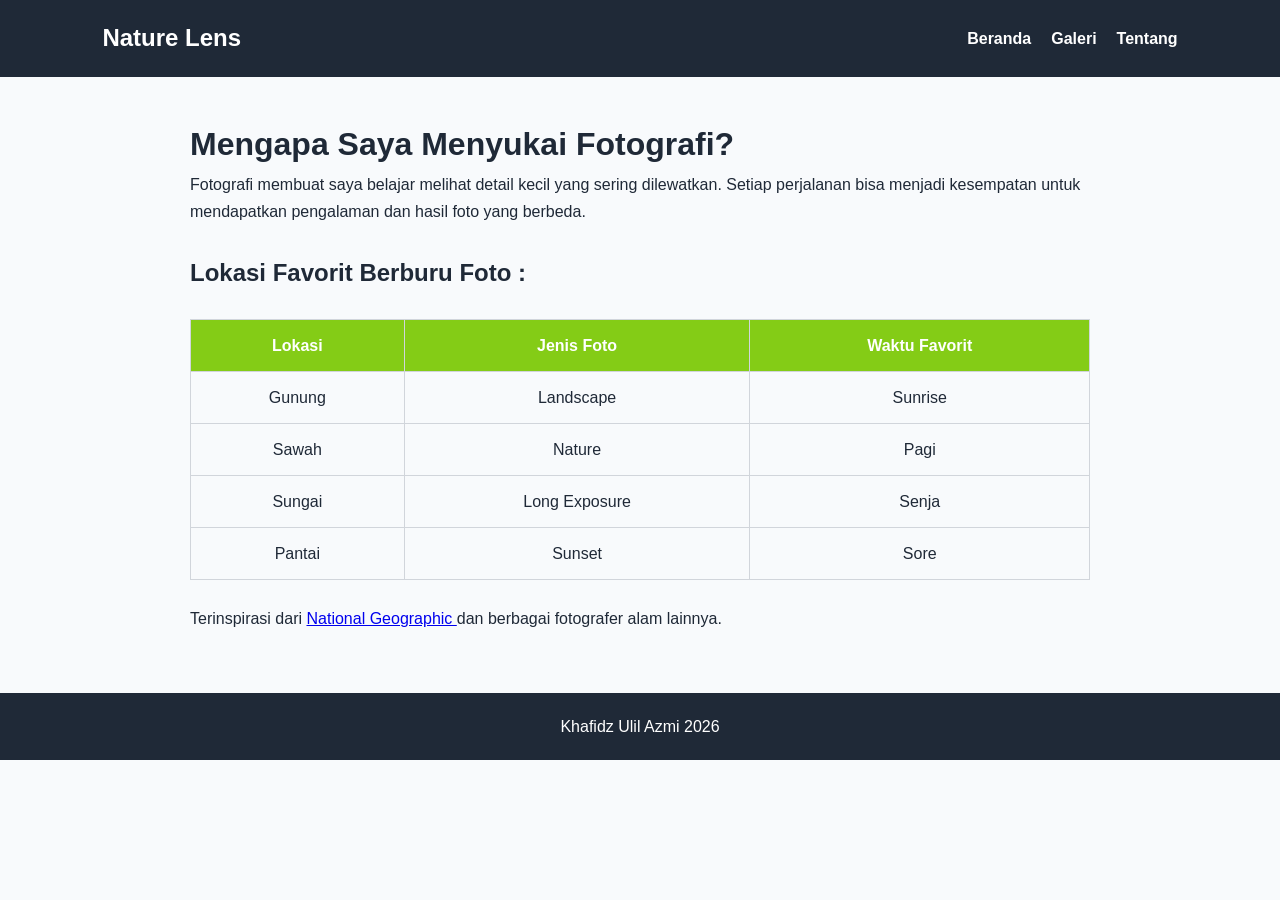
==== about.html @ 97195aad "uts web client development" ====
<!DOCTYPE html>
<html lang="id">

	<head>

		<meta charset="UTF-8">
		<meta name="viewport" content="width=device-width, initial-scale=1.0">

			<title>Tentang</title>

		<link rel="stylesheet" href="style.css">

	</head>

	<body>

		<nav>
			<h2>Nature Lens</h2>
			<div>
				<a href="index.html">Beranda</a>
				<a href="gallery.html">Galeri</a>
				<a href="about.html">Tentang</a>
			</div>
		</nav>

<div class="container">

<h1>Mengapa Saya Menyukai Fotografi?</h1>
	<p>
		Fotografi membuat saya belajar melihat detail kecil
		yang sering dilewatkan. Setiap perjalanan bisa
		menjadi kesempatan untuk mendapatkan pengalaman dan
		hasil foto yang berbeda.
	</p><br>

<h2>Lokasi Favorit Berburu Foto :</h2>

	<table>
		<tr>
			<th>Lokasi</th>
			<th>Jenis Foto</th>
			<th>Waktu Favorit</th>
		</tr>

		<tr>
			<td>Gunung</td>
			<td>Landscape</td>
			<td>Sunrise</td>
		</tr>

		<tr>
			<td>Sawah</td>
			<td>Nature</td>
			<td>Pagi</td>
		</tr>

		<tr>
			<td>Sungai</td>
			<td>Long Exposure</td>
			<td>Senja</td>
		</tr>

		<tr>
			<td>Pantai</td>
			<td>Sunset</td>
			<td>Sore</td>
		</tr>

	</table>

	<p>
		Terinspirasi dari
			<a href="https://www.nationalgeographic.com/photography/" target="_blank">
				National Geographic
			</a>
		dan berbagai fotografer alam lainnya.
	</p>

</div>

	<footer>
		Khafidz Ulil Azmi 2026
	</footer>
	</body>
</html>
---- style.css ----
*{

margin:0;

padding:0;

box-sizing:border-box;

}

body{

font-family:Arial,sans-serif;

background:#f8fafc;

color:#1f2937;

line-height:1.7;

}

nav{

display:flex;

justify-content:space-between;

align-items:center;

padding:18px 8%;

background:#1f2937;

flex-wrap:wrap;

}

nav h2{

color:white;

}

nav div{

display:flex;

gap:20px;

flex-wrap:wrap;

}

nav a{

color:white;

text-decoration:none;

font-weight:bold;

}

nav a:hover{

color:#84cc16;

}

.hero{

padding:80px 10%;

text-align:center;

}

.hero h1{

font-size:45px;

margin-bottom:20px;

}

.hero p{

max-width:700px;

margin:auto;

}

.btn{

display:inline-block;

margin-top:30px;

padding:12px 25px;

background:#84cc16;

color:white;

text-decoration:none;

border-radius:8px;

}

.cards{

display:flex;

justify-content:center;

gap:25px;

padding:50px;

flex-wrap:wrap;

}

.card{

width:300px;

background:white;

padding:25px;

border-radius:15px;

box-shadow:0 5px 15px rgba(0,0,0,.1);

transition:.3s;

}

.card:hover{

transform:translateY(-8px);

}

.title{

text-align:center;

margin:40px;

}

.gallery{

display:flex;

flex-wrap:wrap;

justify-content:center;

gap:25px;

padding:30px;

}

.photo{

width:300px;

background:white;

border-radius:12px;

overflow:hidden;

box-shadow:0 5px 15px rgba(0,0,0,.1);

}

.photo img{

width:100%;

height:220px;

object-fit:cover;

}

.photo p{

padding:15px;

text-align:center;

}

.container{

width:min(900px,90%);

margin:40px auto;

}

table{

width:100%;

border-collapse:collapse;

margin:25px 0;

}

table,th,td{

border:1px solid #d1d5db;

}

th{

background:#84cc16;

color:white;

}

th,td{

padding:12px;

text-align:center;

}

footer{

margin-top:60px;

padding:20px;

text-align:center;

background:#1f2937;

color:white;

}
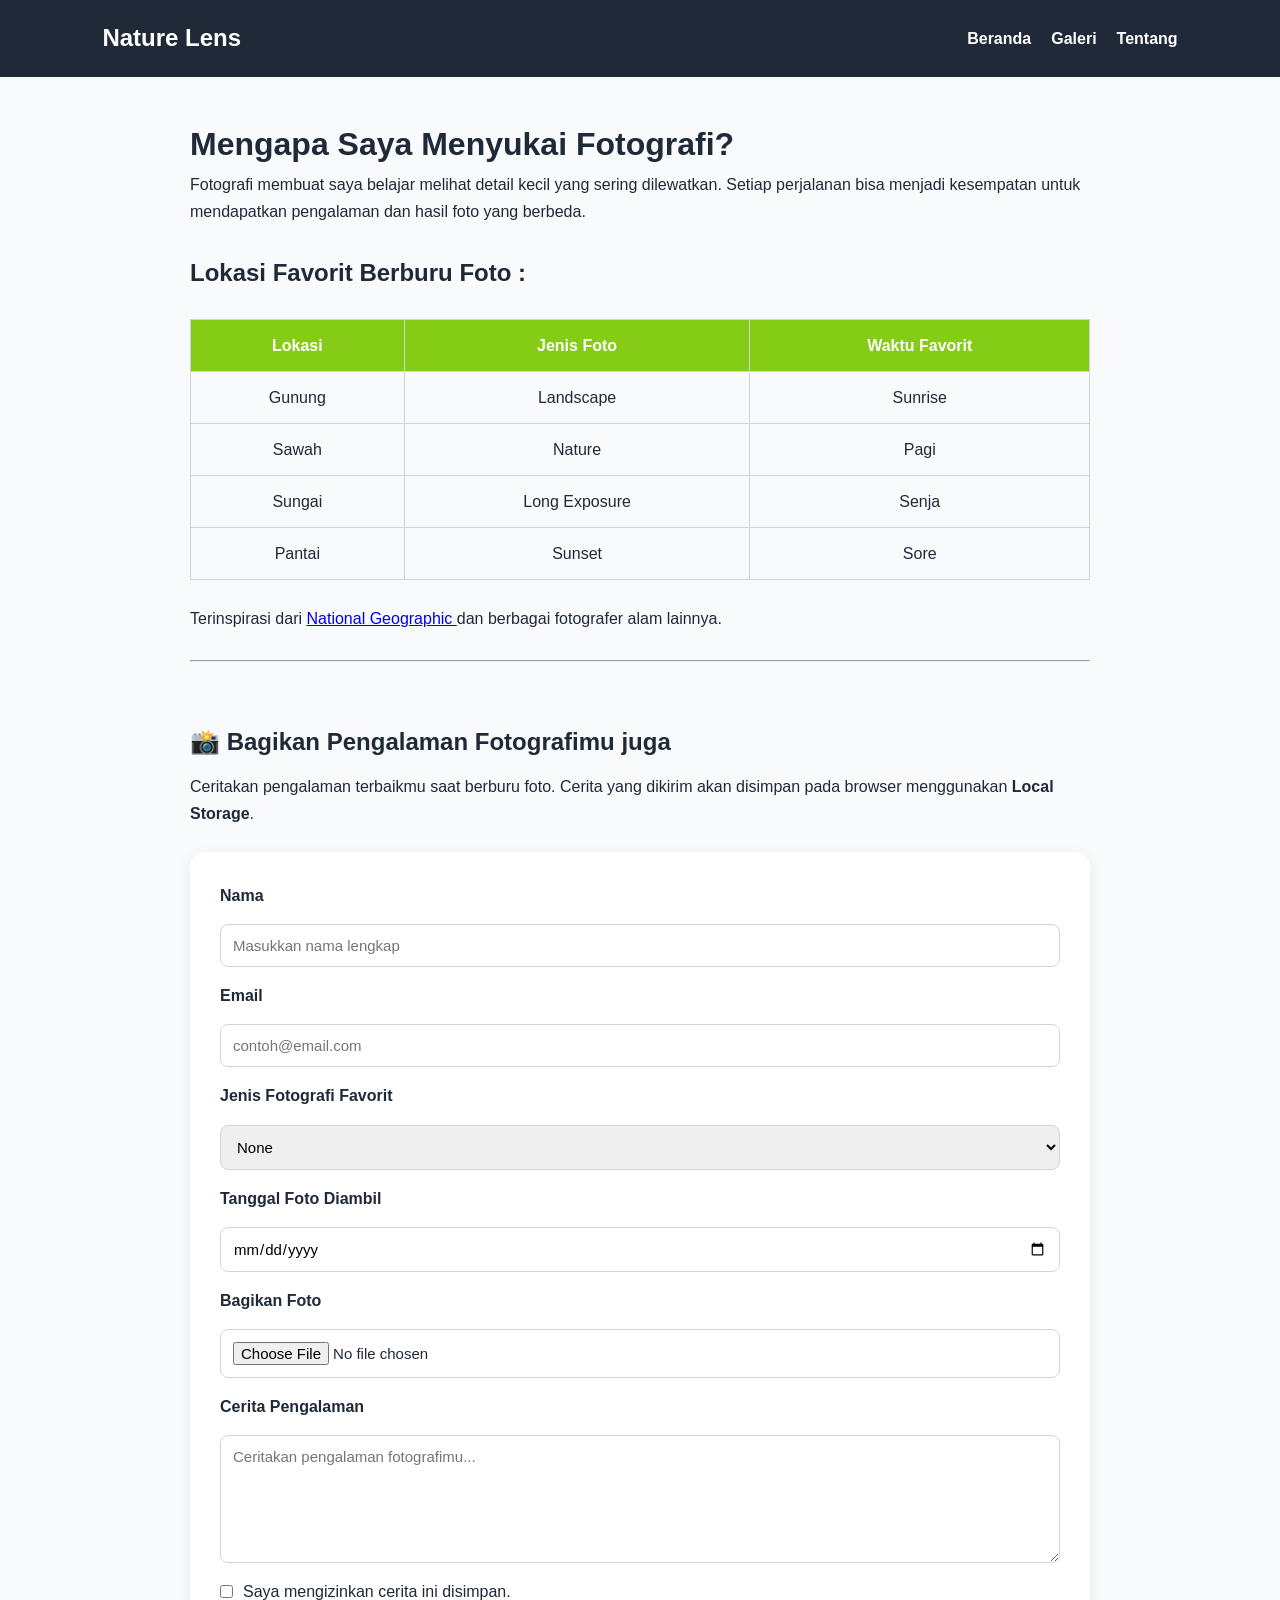
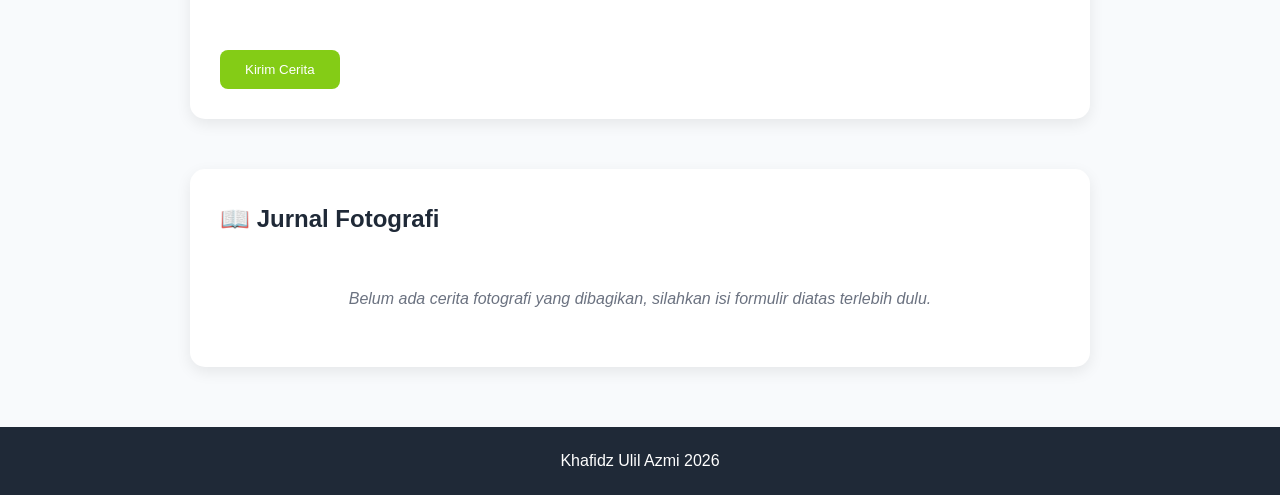
==== commit b65495b6: "Update about page, styles, and add script" ====
--- a/about.html
+++ b/about.html
@@ -23,63 +23,148 @@
 			</div>
 		</nav>
 
-<div class="container">
+	<div class="container">
 
-<h1>Mengapa Saya Menyukai Fotografi?</h1>
-	<p>
-		Fotografi membuat saya belajar melihat detail kecil
-		yang sering dilewatkan. Setiap perjalanan bisa
-		menjadi kesempatan untuk mendapatkan pengalaman dan
-		hasil foto yang berbeda.
-	</p><br>
+	<h1>Mengapa Saya Menyukai Fotografi?</h1>
+		<p>
+			Fotografi membuat saya belajar melihat detail kecil
+			yang sering dilewatkan. Setiap perjalanan bisa
+			menjadi kesempatan untuk mendapatkan pengalaman dan
+			hasil foto yang berbeda.
+		</p><br>
 
-<h2>Lokasi Favorit Berburu Foto :</h2>
+	<h2>Lokasi Favorit Berburu Foto :</h2>
 
-	<table>
-		<tr>
-			<th>Lokasi</th>
-			<th>Jenis Foto</th>
-			<th>Waktu Favorit</th>
-		</tr>
+		<table>
+			<tr>
+				<th>Lokasi</th>
+				<th>Jenis Foto</th>
+				<th>Waktu Favorit</th>
+			</tr>
 
-		<tr>
-			<td>Gunung</td>
-			<td>Landscape</td>
-			<td>Sunrise</td>
-		</tr>
+			<tr>
+				<td>Gunung</td>
+				<td>Landscape</td>
+				<td>Sunrise</td>
+			</tr>
 
-		<tr>
-			<td>Sawah</td>
-			<td>Nature</td>
-			<td>Pagi</td>
-		</tr>
+			<tr>
+				<td>Sawah</td>
+				<td>Nature</td>
+				<td>Pagi</td>
+			</tr>
 
-		<tr>
-			<td>Sungai</td>
-			<td>Long Exposure</td>
-			<td>Senja</td>
-		</tr>
+			<tr>
+				<td>Sungai</td>
+				<td>Long Exposure</td>
+				<td>Senja</td>
+			</tr>
 
-		<tr>
-			<td>Pantai</td>
-			<td>Sunset</td>
-			<td>Sore</td>
-		</tr>
+			<tr>
+				<td>Pantai</td>
+				<td>Sunset</td>
+				<td>Sore</td>
+			</tr>
 
-	</table>
+		</table>
 
-	<p>
-		Terinspirasi dari
-			<a href="https://www.nationalgeographic.com/photography/" target="_blank">
-				National Geographic
-			</a>
-		dan berbagai fotografer alam lainnya.
-	</p>
+		<p>
+			Terinspirasi dari
+				<a href="https://www.nationalgeographic.com/photography/" target="_blank">
+					National Geographic
+				</a>
+			dan berbagai fotografer alam lainnya.
+		</p><br>
+		<hr>
 
-</div>
+	<section class="share">
+
+		<h2>📸 Bagikan Pengalaman Fotografimu juga</h2>
+
+		<p>
+			Ceritakan pengalaman terbaikmu saat berburu foto.
+			Cerita yang dikirim akan disimpan pada browser menggunakan
+			<b>Local Storage</b>.
+		</p>
+
+		<form id="photoForm">
+
+			<label for="nama">Nama</label>
+			<input
+				type="text"
+				id="nama"
+				placeholder="Masukkan nama lengkap"
+				required
+				minlength="3">
+
+			<label for="email">Email</label>
+			<input
+				type="email"
+				id="email"
+				placeholder="contoh@email.com"
+				required>
+
+			<label for="jenis">Jenis Fotografi Favorit</label>
+			<select id="jenis" required>
+				<option value=""><i>None</i></option>
+				<option>Landscape</option>
+				<option>Nature</option>
+				<option>Street</option>
+				<option>Portrait</option>
+				<option>Wildlife</option>
+				<option>Macro</option>
+			</select>
+
+			<label for="tanggal">Tanggal Foto Diambil</label>
+			<input
+				type="date"
+				id="tanggal"
+				required>
+
+			<label for="foto">Bagikan Foto</label>
+			<input
+				type="file"
+				id="foto"
+				accept="image/*">
+
+			<label for="komentar">Cerita Pengalaman</label>
+			<textarea
+				id="komentar"
+				rows="6"
+				placeholder="Ceritakan pengalaman fotografimu..."
+				required></textarea>
+
+			<label class="check">
+				<input
+					type="checkbox"
+					id="izin"
+					required>
+
+				Saya mengizinkan cerita ini disimpan.
+			</label>
+
+			<button class="btn" type="submit">
+				Kirim Cerita
+			</button>
+		</form>
+	</section>
+
+	<section id="journal" class="journal">
+
+		<h2>📖 Jurnal Fotografi</h2>
+
+		<p class="empty">
+			Belum ada cerita fotografi yang dibagikan, silahkan isi formulir diatas terlebih dulu.
+		</p>
+
+	</section>
+
+	</div>
 
 	<footer>
 		Khafidz Ulil Azmi 2026
 	</footer>
+	<script src="script.js"></script>
+	
 	</body>
 </html>
--- a/style.css
+++ b/style.css
@@ -252,4 +252,208 @@
 
 color:white;
 
+}
+
+.share{
+
+margin-top:60px;
+
+}
+
+.share h2{
+
+margin-bottom:10px;
+
+}
+
+.share p{
+
+margin-bottom:25px;
+
+}
+
+form{
+
+background:white;
+
+padding:30px;
+
+border-radius:15px;
+
+box-shadow:0 5px 15px rgba(0,0,0,.08);
+
+display:flex;
+
+flex-direction:column;
+
+gap:15px;
+
+}
+
+form label{
+
+font-weight:bold;
+
+}
+
+form input,
+form select,
+form textarea{
+
+padding:12px;
+
+border:1px solid #d1d5db;
+
+border-radius:8px;
+
+font-size:15px;
+
+font-family:inherit;
+
+}
+
+form textarea{
+
+resize:vertical;
+
+min-height:120px;
+
+}
+
+form small{
+
+color:#6b7280;
+
+font-size:13px;
+
+margin-top:-8px;
+
+}
+
+.check{
+
+display:flex;
+
+align-items:center;
+
+gap:10px;
+
+font-weight:normal;
+
+}
+
+.check input{
+
+width:auto;
+
+}
+
+form button{
+
+align-self:flex-start;
+
+}
+
+
+.journal{
+
+margin-top:50px;
+
+background:white;
+
+padding:30px;
+
+border-radius:15px;
+
+box-shadow:0 5px 15px rgba(0,0,0,.08);
+
+}
+
+.journal h2{
+
+margin-bottom:20px;
+
+}
+
+.empty{
+
+text-align:center;
+
+color:#6b7280;
+
+padding:25px;
+
+font-style:italic;
+
+}
+
+
+.btn {
+    transition: background-color 0.3s ease, transform 0.2s ease;
+    border: none;
+    cursor: pointer;
+}
+
+.btn:hover {
+    background-color: #65a30d;
+    transform: translateY(-2px);
+}
+
+.btn-danger {
+    display: inline-block;
+    padding: 12px 25px;
+    background: #ef4444;
+    color: white;
+    text-decoration: none;
+    border-radius: 8px;
+    border: none;
+    cursor: pointer;
+    font-size: 16px;
+    transition: background-color 0.3s ease, transform 0.2s ease;
+}
+
+.btn-danger:hover {
+    background: #dc2626;
+    transform: translateY(-2px);
+}
+
+
+
+.journal-card {
+    background: #f8fafc;
+    border: 1px solid #e2e8f0;
+    border-radius: 12px;
+    padding: 25px;
+    margin-top: 20px;
+    box-shadow: inset 0 2px 4px rgba(0,0,0,0.02);
+}
+
+.journal-card p {
+    margin-bottom: 12px;
+    padding-bottom: 8px;
+    border-bottom: 1px dashed #cbd5e1;
+}
+
+.journal-card p:last-of-type {
+    border-bottom: none;
+}
+
+.journal-story {
+    background: white;
+    padding: 15px;
+    border-radius: 8px;
+    border: 1px solid #e2e8f0;
+    margin-top: 15px;
+    font-style: italic;
+    color: #475569;
+    line-height: 1.8;
+}
+
+.journal-preview {
+    max-width: 100%;
+    max-height: 400px;
+    object-fit: cover;
+    border-radius: 8px;
+    margin-top: 15px;
+    box-shadow: 0 4px 6px rgba(0,0,0,0.1);
 }
